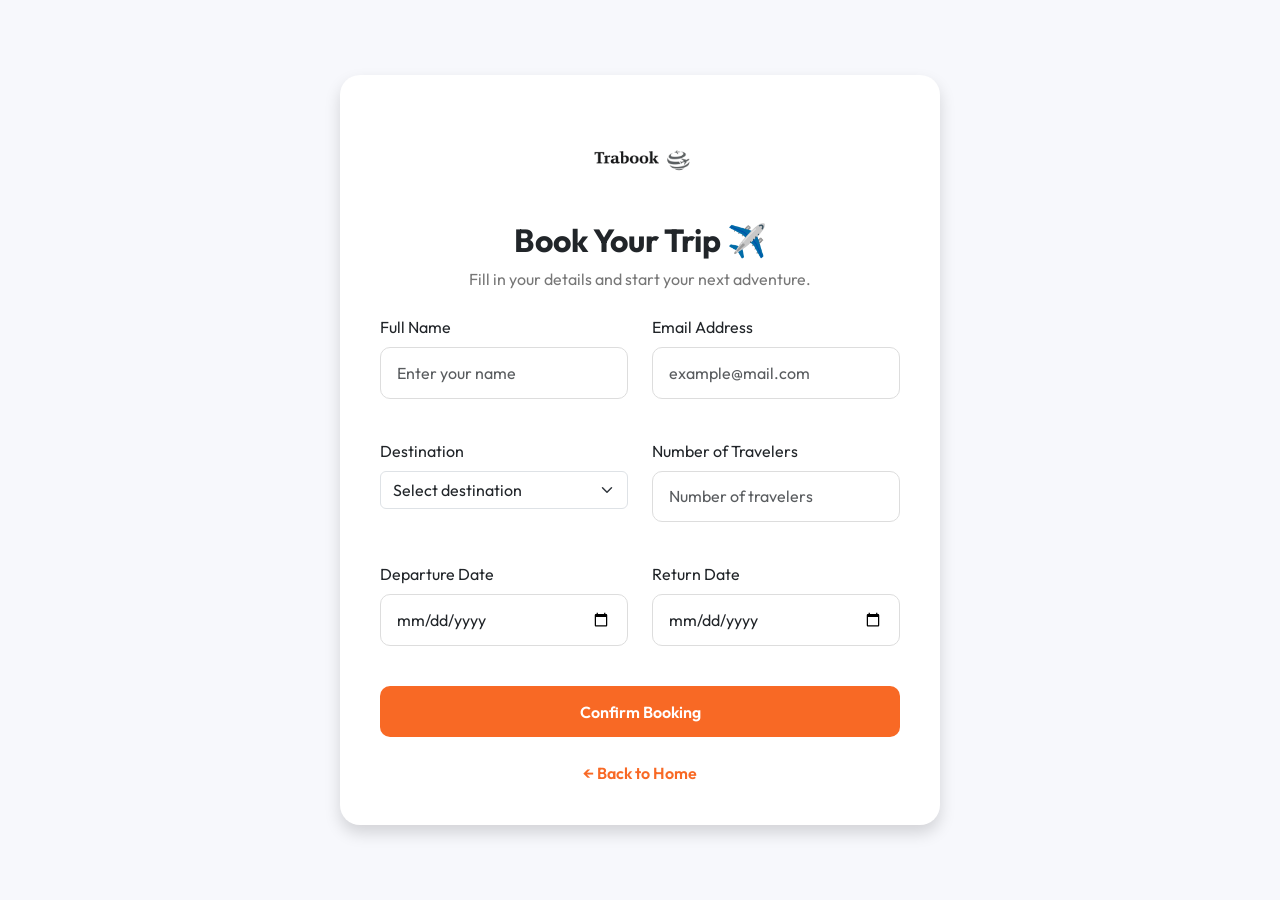
==== booking.html @ 5ee84627 "added content to booking.html" ====
<!DOCTYPE html>
<html lang="en">

<head>

    <meta charset="UTF-8">

    <meta name="viewport" content="width=device-width, initial-scale=1.0">

    <title>Trabook | Book Your Trip</title>

    <!-- Google Font -->
    <link rel="preconnect" href="https://fonts.googleapis.com">
    <link rel="preconnect" href="https://fonts.gstatic.com" crossorigin>
    <link href="https://fonts.googleapis.com/css2?family=Outfit:wght@100..900&display=swap" rel="stylesheet">

    <!-- Bootstrap -->
    <link href="https://cdn.jsdelivr.net/npm/bootstrap@5.3.7/dist/css/bootstrap.min.css" rel="stylesheet">

    <!-- Bootstrap Icons -->
    <link rel="stylesheet" href="https://cdn.jsdelivr.net/npm/bootstrap-icons@1.13.1/font/bootstrap-icons.min.css">

    <!-- Your CSS -->
    <link rel="stylesheet" href="./index.css">

</head>

<body>

    <section class="auth-section">

        <div class="container">

            <div class="row min-vh-100 align-items-center justify-content-center">

                <div class="col-lg-7 col-md-9">

                    <div class="auth-card shadow">

                        <div class="text-center mb-4">

                            <a href="index.html">
                                <img src="./images/logo.webp" alt="Trabook Logo" class="auth-logo">
                            </a>

                            <h2>Book Your Trip ✈️</h2>
                            <p>
                                Fill in your details and start your next adventure.
                            </p>

                        </div>


                        <form id="bookingForm" novalidate>

                            <div class="row">

                                <!-- Full Name -->

                                <div class="col-md-6 mb-3">

                                    <label for="bookingName" class="form-label">
                                        Full Name
                                    </label>

                                    <input type="text" class="form-control" id="bookingName"
                                        placeholder="Enter your name">

                                    <small class="error-message" id="bookingNameError">
                                    </small>

                                </div>

                                <!-- Email -->

                                <div class="col-md-6 mb-3">

                                    <label for="bookingEmail" class="form-label">
                                        Email Address
                                    </label>

                                    <input type="email" class="form-control" id="bookingEmail"
                                        placeholder="example@mail.com">

                                    <small class="error-message" id="bookingEmailError">
                                    </small>

                                </div>

                            </div>

                            <div class="row">

                                <!-- Destination -->

                                <div class="col-md-6 mb-3">

                                    <label for="destination" class="form-label">
                                        Destination
                                    </label>

                                    <select class="form-select" id="destination">

                                        <option value="">
                                            Select destination
                                        </option>

                                        <option value="Madrid">
                                            Madrid
                                        </option>

                                        <option value="Firenze">
                                            Firenze
                                        </option>

                                        <option value="Paris">
                                            Paris
                                        </option>

                                        <option value="London">
                                            London
                                        </option>

                                    </select>

                                    <small class="error-message" id="destinationError">
                                    </small>

                                </div>

                                <!-- Travelers -->

                                <div class="col-md-6 mb-3">

                                    <label for="travelers" class="form-label">
                                        Number of Travelers
                                    </label>

                                    <input type="number" class="form-control" id="travelers" min="1"
                                        placeholder="Number of travelers">

                                    <small class="error-message" id="travelersError">
                                    </small>

                                </div>

                            </div>

                            <div class="row">

                                <!-- Departure Date -->

                                <div class="col-md-6 mb-3">

                                    <label for="departureDate" class="form-label">
                                        Departure Date
                                    </label>

                                    <input type="date" class="form-control" id="departureDate">

                                    <small class="error-message" id="departureDateError">
                                    </small>

                                </div>

                                <!-- Return Date -->

                                <div class="col-md-6 mb-3">

                                    <label for="returnDate" class="form-label">
                                        Return Date
                                    </label>

                                    <input type="date" class="form-control" id="returnDate">

                                    <small class="error-message" id="returnDateError">
                                    </small>

                                </div>

                            </div>

                            <!-- Submit -->

                            <button type="submit" class="btn auth-submit-btn w-100">
                                Confirm Booking
                            </button>

                            <p class="text-center mt-4 mb-0">
                                <a href="index.html" class="auth-link">
                                    ← Back to Home
                                </a>
                            </p>

                        </form>

                    </div>

                </div>

            </div>

        </div>

    </section>

    <script src="./js/booking.js"></script>

</body>

</html>
---- index.css ----
* {
  margin: 0;
  padding: 0;
  box-sizing: border-box;
}

body {
  font-family: "Outfit", sans-serif;
}

/* NAV SECTION */

.nav-logo {
  width: auto;
  height: 120px;
  object-fit: contain;
}

.navbar-brand {
  font-weight: 700;
}

.nav-link {
  color: black;
  font-weight: 500;
  margin: 0 10px;
  transition: 0.3s;
}

/* HERO SECTION */

.hero-heading {
  font-family: "Volkhov", serif;
  font-weight: 700;
  font-size: 64px;
}

.hero-description {
  font-size: 18px;
  color: #666;
  line-height: 32px;
}

.hero-button {
  border: 1px solid #f86925;
  color: #f86925;
  transition: all 0.3s ease;
}
.hero-button:hover {
  background-color: #f25c05;
  transform: translateY(-3px);
  box-shadow: 0 10px 20px rgba(13, 110, 253, 0.3);
}

.hero-img {
  text-align: center;
  width: 90%;
}

.hero-img img {
  width: 90%;
}

/* SEARCH SECTION */

.booking-box{
    background:#fff;
    border-radius:25px;
    box-shadow:0 15px 40px rgba(0,0,0,.08);
    padding:25px 10px;
}

.booking-item{
    padding:20px 40px;
    position:relative;
}

.booking-item:not(:last-child){
    border-right:1px solid #eee;
}

.booking-trigger{
    text-decoration:none;
    display:block;
    color:#222;
}

.booking-trigger h5{
    font-size:22px;
    font-weight:600;
    margin-bottom:10px;
}

.booking-trigger p{
    margin:0;
    color:#777;
    font-size:18px;
}

.booking-trigger::after{
    float:right;
    margin-top:14px;
}

.dropdown-menu{
    width:100%;
    border:none;
    border-radius:15px;
    padding:10px;
}

.dropdown-item{
    padding:10px 15px;
    border-radius:8px;
}

.dropdown-item:hover{
    background:#f86925;
    color:#fff;
}

@media(max-width:991px){

    .booking-item:not(:last-child){
        border-right:none;
        border-bottom:1px solid #eee;
    }

    .booking-item{
        padding:25px;
    }

}
 .search-section {
  margin-top: -40px;
  position: relative;
  z-index: 10;
}

.search-item {
  border-radius: 18px;
  display: flex;
  justify-content: center;
  align-items: center;
  padding: 35px;
}

.explore-btn {
  background: #f86925;
  color: white;
  padding: 15px 35px;
  border-radius: 6px;
  font-weight: 500;
  transition: 0.3s;
}

.explore-btn:hover {
  background: #e5672f;
  color: white;
  transform: translateY(-2px);
}

/* TO DO SECTION */

.things {
  background: whitesmoke;
}

.section-title h2 {
  font-size: 48px;
  font-weight: 600;
}

.section-title p {
  width: auto;
  margin: 20px auto;
  color: #777;
  line-height: 30px;
}

.feature-card {
  background: white;
  padding: 40px 30px;
  border-radius: 20px;
  transition: 0.4s;
  text-align: center;
  box-shadow: 0 10px 30px rgba(0, 0, 0, 0.08);
  display: flex;
  flex-direction: column;
  align-items: center;
  justify-content: space-evenly;
  gap: 20px;
}

.feature-icon {
  width: 70px;
  height: 70px;
  border-radius: 15px;
  display: flex;
  justify-content: center;
  align-items: center;
  margin-bottom: 25px;
}

.feature-card h4 {
  font-weight: 600;
  margin-bottom: 20px;
}

.feature-card p {
  color: #777;
  line-height: 28px;
}

.feature-card:hover {
  transform: translateY(-12px);
  box-shadow: 0 25px 60px rgba(0, 0, 0, 0.08);
}

/* DEALS SECTION */

.deal-card {
  background: #fff;
  border-radius: 18px;
  overflow: hidden;
  transition: 0.35s;
  box-shadow: 0 8px 20px rgba(0, 0, 0, 0.05);
}

.deal-image {
  position: relative;
  overflow: hidden;
}

.deal-image img {
  width: 100%;
  height: 280px;
  object-fit: cover;
  transition: 0.5s;
  border-radius: 20px;
}

.overlay {
  position: absolute;
  inset: 0;
  background: rgba(0, 0, 0, 0.35);
  display: flex;
  justify-content: center;
  align-items: center;
  opacity: 0;
  transition: 0.4s;
  color: rgb(252, 238, 238);
}

.deal-card:hover .overlay {
  opacity: 1;
}

.deal-card:hover img {
  transform: scale(1.08);
}

.book-btn {
  background: #fa7436;
  color: white;
  padding: 12px 28px;
  border-radius: 8px;
}

.book-btn:hover {
  background: #e5672f;
  color: white;
}

.deal-body {
  padding: 22px;
}

.deal-body h5 {
  font-weight: 600;
}

.old-price {
  color: #999;
  text-decoration: line-through;
  margin-right: 10px;
}

.new-price {
  background: #ffe7db;
  color: #fa7436;
  padding: 4px 10px;
  border-radius: 6px;
  font-weight: 600;
}

.deal-card:hover {
  transform: translateY(-10px);
  box-shadow: 0 20px 50px rgba(0, 0, 0, 0.12);
}

.section-heading h2 {
  font-size: 48px;
  font-weight: 600;
}

.section-heading p {
  width: auto;
  margin: 20px auto;
  color: #777;
  line-height: 30px;
}

.navigation-btns {
  margin-top: 80px;
}

.nav-btn {
  width: 50px;
  height: 50px;
  border-radius: 50%;
  display: flex;
  justify-content: center;
  align-items: center;
  font-size: 20px;
  cursor: pointer;
  transition: all 0.35s ease;
}
.prev-btn {
  background: #fff;
  border: 1px solid #d8d8d8;
  color: #4f4d4d;
}

.prev-btn:hover {
  background: #f25c05;
  color: white;
  transform: translateX(-4px);
}

.next-btn {
  background: #fff;
  border: 1px solid #d8d8d8;
  color: #4f4d4d;
}

.next-btn:hover {
  background: #f25c05;
  color: white;
  transform: translateX(4px);
}

/* VACATION SECTION */

.vacation-section {
  padding: 100px 0;
  background: #fff;
}

.vacation-header {
  display: flex;
  justify-content: space-between;
  align-items: end;
  flex-wrap: wrap;
}

.vacation-heading h2 {
  font-size: 48px;
  font-weight: 600;
}

.vacation-heading p {
  width: auto;
  margin: 20px auto;
  color: #777;
  line-height: 30px;
}

.slider-buttons {
  display: flex;
  gap: 15px;
}

.arrow-btn {
  width: 40px;
  height: 40px;
  border-radius: 50%;
  border: 1px solid lightgray;
  background: white;
  transition: 0.3s;
}

.arrow-btn.active {
  color: black;
  border: 1px solid lightgray;
}

.arrow-btn:hover {
  background:#f86925;
  color: white;
  transform: translateX(-4px);
  transition: all 0.35s ease;
}

.arrow-btn.active:hover{
  background:#f86925;
  color: white;
  transform: translateX(4px);
  transition: all 0.35s ease;
}

/* VACATION-CARD */

.vacation-card {
  border-radius: 20px;
  overflow: hidden;
  background: white;
  transition: 0.35s;
  box-shadow: 0 8px 20px rgba(0, 0, 0, 0.06);
}

.vacation-image {
  overflow: hidden;
  position: relative;
}

.popular-badge {
  position: absolute;
  top: 15px;
  right: 15px;
  background: var(--primary);
  color: #fff;
  padding: 6px 12px;
  border-radius: 6px;
  font-size: 13px;
  font-weight: 600;
}

.vacation-image img {
  width: 100%;
  height: 320px;
  object-fit: cover;
  transition: 0.5s;
}

.vacation-body {
  padding: 25px;
}

.vacation-body span {
  color: #666;
}

.vacation-body h5 {
  color: var(--primary);
  font-weight: 700;
}

.vacation-body i {
  color: var(--primary);
  margin-right: 6px;
}

.vacation-card:hover {
  transform: translateY(-10px);
  box-shadow: 0 25px 50px rgba(0, 0, 0, 0.12);
}

.vacation-card:hover img {
  transform: scale(1.08);
}

.price-tag h5 {
  color: #f86925;
  padding: 6px 12px;
  border-radius: 8px;
  font-weight: 600;
}

/* TESTIMONIAL SECTION */

.testimonial-section {
  padding: 120px 0;
  background: #f7f8fc;
}

.testimonial-heading h2 {
  font-size: 48px;
  font-family: "Volkhov", serif;
  font-weight: 700;
}

.testimonial-heading p {
  margin: 25px 0 35px;
  color: #666;
  line-height: 30px;
}

.testimonial-wrapper {
  position: relative;
  height: 380px;
}

.testimonial-card {
  background: white;
  border-radius: 18px;
  padding: 40px;
  box-shadow: 0 25px 50px rgba(0, 0, 0, 0.08);
}

.profile-img {
  width: 50px;
  height: 50px;
  border-radius: 50%;
  position: absolute;
  top: -10px;
  left: -10px;
}

.active-card {
  position: absolute;
  z-index: 5;
}

.second-card {
  position: absolute;
  top: 220px;
  left: 50px;
  opacity: 0.35;
  z-index: 1;
}

.testimonial-card p {
  color: #444;
  line-height: 30px;
  margin-bottom: 30px;
}

.testimonial-card h5 {
  font-weight: 700;
}

.active-card:hover {
  transform: translateY(-8px);
  transition: 0.3s;
  border-left: 5px solid var(--primary);
}

/* BLOG-SECTION */

.blog-section {
  padding: 110px 0;
}

.blog-card {
  transition: 0.35s;
  cursor: pointer;
}

.blog-image {
  overflow: hidden;
  border-radius: 18px;
}

.blog-image img {
  width: 100%;
  height: 250px;
  object-fit: cover;
  transition: 0.5s;
}

.blog-body {
  padding: 20px 8px;
}

.blog-body h5 {
  font-size: 18px;
  line-height: 30px;
  font-weight: 600;
  margin-bottom: 15px;
}

.blog-card:hover img {
  transform: scale(1.08);
}

.blog-card:hover {
  transform: translateY(-10px);
}

.blog-card {
  border-radius: 18px;
}

.blog-card:hover {
  box-shadow: 0 25px 50px rgba(0, 0, 0, 0.12);
}

.blog-body i {
  color: var(--primary);
  margin-right: 8px;
}

/* NEWSLETTER SECTION */

.newsletter {
  padding: 120px 0;
}

.newsletter-box {
  background: #f86925;
  border-radius: 20px;
  padding: 80px 40px;
  text-align: center;
  position: relative;
  overflow: hidden;
}

.newsletter-box h2 {
  color: white;
  font-size: 48px;
  max-width: 700px;
  margin: auto;
  margin-bottom: 50px;
}

.newsletter-form {
  max-width: 700px;
  margin: auto;
}

.newsletter-form input {
  height: 65px;
  border: none;
  font-size: 17px;
}

.newsletter-form input:focus {
  box-shadow: none;
}

.input-group {
  overflow: hidden;
  border-radius: 12px;
}

.input-group-text {
  background: white;
  border: none;
  padding-left: 25px;
}

.input-group input {
  color: #999;
}

.input-group-text i {
  color: #999;
  font-size: 18px;
}

.newsletter {
  background: #fff;
  border-radius: 16px;
  padding: 8px;
  display: flex;
  justify-content: space-between;
  align-items: center;
  box-shadow: 0 10px 30px rgba(0, 0, 0, 0.08);
}

.input-icon {
  color: #999;
  margin-left: 15px;
}

.newsletter input {
  flex: 1;
  border: none;
  outline: none;
  padding: 15px;
}

.subscribe-btn {
  background: #fa7436;
  color: #fff;
  border: none;
  border-radius: 12px;
  padding: 15px 30px;
  font-weight: 600;
}

.subscribe-btn:hover {
  background: #e5672f;
  color: #fff;
}

.circle {
  position: absolute;
  border-radius: 50%;
  background: rgba(255, 255, 255, 0.08);
}

.one {
  width: 280px;
  height: 280px;
  top: -140px;
  left: -120px;
}

.two {
  width: 180px;
  height: 180px;
  bottom: -90px;
  right: -70px;
}

@media (max-width:560px){

  .newsletter{
    display: flex;
    flex-direction: column;
  }

  .message input {
  flex: 1;
  border: none;
  outline: none;
  padding: 10px;
}

  
}

/* FOOTER SECTION */

.footer {
  background: #f7f8fc;
  padding: 100px 0 40px;
}

.footer-logo {
  font-size: 25px;
  font-weight: 600;
}

.footer-text {
  margin: 25px 0;
  color: #666;
  line-height: 30px;
}

.social-links {
  display: flex;
  gap: 15px;
}

.social-links a {
  width: 45px;
  height: 45px;
  background: white;
  border-radius: 50%;
  display: flex;
  justify-content: center;
  align-items: center;
  text-decoration: none;
  color: #333;
  transition: 0.3s;
  box-shadow: 0 5px 20px rgba(0, 0, 0, 0.08);
}

.social-links a:hover {
  background: #f86925;
  color: white;
  transform: translateY(-5px);
}

.footer h5 {
  margin-bottom: 25px;
  font-weight: 600;
}

.footer ul {
  list-style: none;
  padding: 0;
}

.footer li {
  margin-bottom: 15px;
}

.footer a {
  text-decoration: none;
  color: #666;
  transition: 0.3s;
}

.footer a:hover {
  color: white;
}

/* BOTTOM FOOTER */

.footer-bottom {
  display: flex;
  justify-content: space-between;
  align-items: center;
  flex-wrap: wrap;
  margin-top: 35px;
}

.footer-bottom p {
  margin: 0;
  color: #666;
}

@media (max-width: 768px) {
  .footer {
    text-align: center;
  }

  .social-links {
    justify-content: center;
  }

  .footer-bottom {
    flex-direction: column;

    gap: 15px;
  }
}

/* AUTHENTICATION PAGES */

.auth-section {
  min-height: 100vh;
  background: #f7f8fc;
  font-family: "Outfit", sans-serif;
}

.auth-card {
  background: #ffffff;
  padding: 2.5rem;
  border-radius: 20px;
  max-width: 600px;
  margin: auto;
}

.auth-logo {
  height: 90px;
  width: auto;
  object-fit: contain;
  margin-bottom: 1rem;
}

.auth-card h2 {
  font-size: 2rem;
  font-weight: 700;
  margin-bottom: 0.5rem;
}

.auth-card p {
  color: #777;
}

.auth-card .form-control {
  padding: 0.8rem 1rem;
  border-radius: 10px;
  border: 1px solid #ddd;
}

.auth-card .form-control:focus {
  border-color: #f86925;
  box-shadow: 0 0 0 0.2rem rgba(248, 105, 37, 0.15);
}

.password-wrapper {
  position: relative;
}

.password-wrapper .form-control {
  padding-right: 3rem;
}

.toggle-password {
  position: absolute;
  right: 12px;
  top: 50%;
  transform: translateY(-50%);
  border: none;
  background: transparent;
  color: #777;
  cursor: pointer;
}

.error-message {
  display: block;
  min-height: 1.2rem;
  margin-top: 0.3rem;
  color: #dc3545;
  font-size: 0.85rem;
}

.form-control.valid {
  border-color: #198754;
}

.form-control.invalid {
  border-color: #dc3545;
}

.auth-submit-btn {
  background: #f86925;
  color: white;
  padding: 0.8rem;
  border-radius: 10px;
  font-weight: 600;
}

.auth-submit-btn:hover {
  background: #e5672f;
  color: white;
}

.auth-link {
  color: #f86925;
  font-weight: 600;
  text-decoration: none;
}

.auth-link:hover {
  text-decoration: underline;
}

/* Mobile */

@media (max-width: 768px) {

  .auth-card {
    padding: 1.5rem;
    border-radius: 15px;
  }

  .auth-card h2 {
    font-size: 1.7rem;
  }

}

/* Tablet */

@media (min-width: 769px) and (max-width: 1024px) {

  .auth-card {
    max-width: 550px;
  }

}

/* LOGGED IN USER NAVBAR */

.welcome-user {
  color: #f86925;
  font-weight: 600;
  white-space: nowrap;
}

.logout-btn {
  background-color: #f86925;
  color: #ffffff;
  padding: 0.5rem 1.2rem;
  border-radius: 5px;
  border: none;
}

.logout-btn:hover {
  background-color: #e5672f;
  color: #ffffff;
}
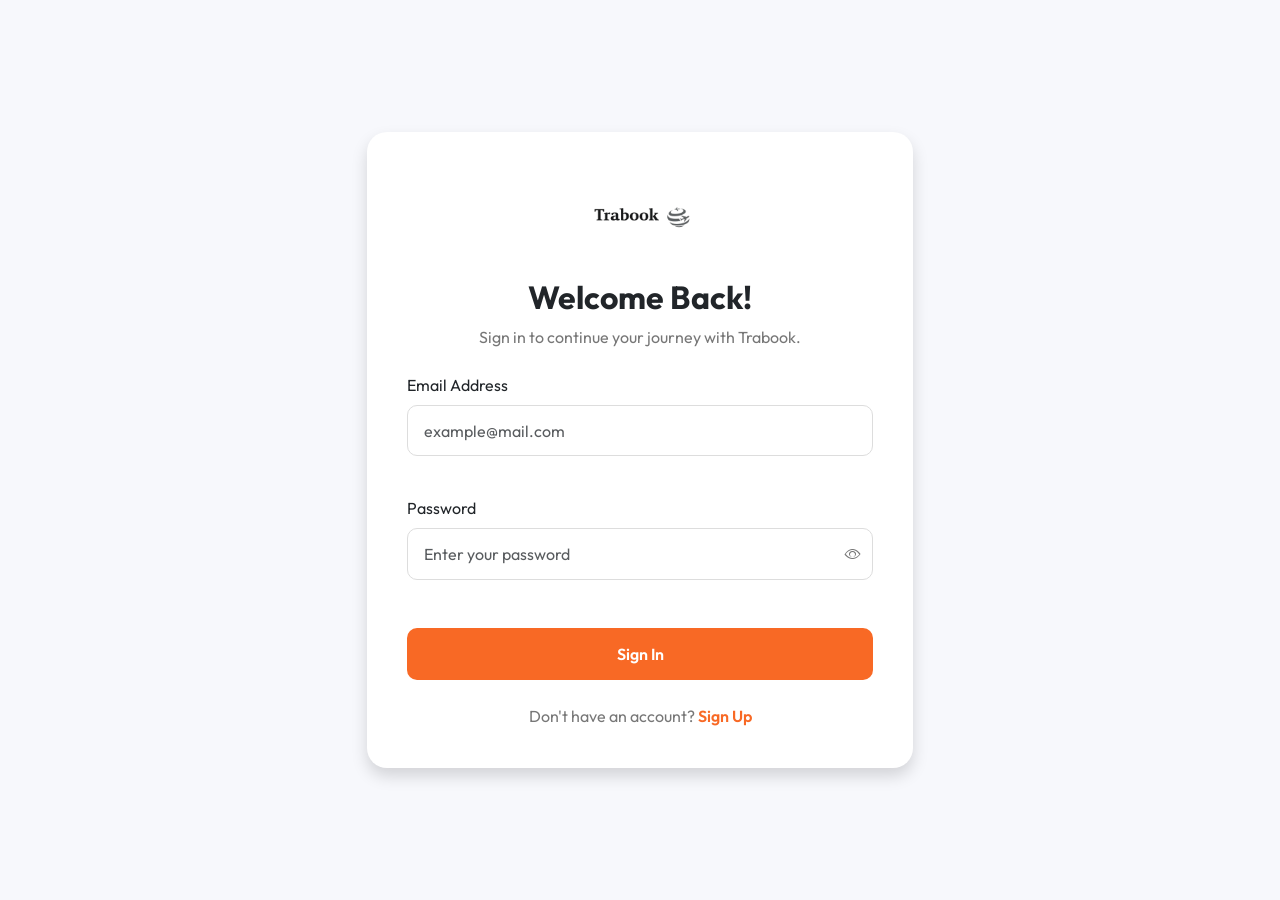
==== commit 46faa868: "added content to booking-form.js" ====
--- a/booking.html
+++ b/booking.html
@@ -204,7 +204,7 @@
 
     </section>
 
-    <script src="./js/booking.js"></script>
+    <script src="./js/booking-form.js"></script>
 
 </body>
 
